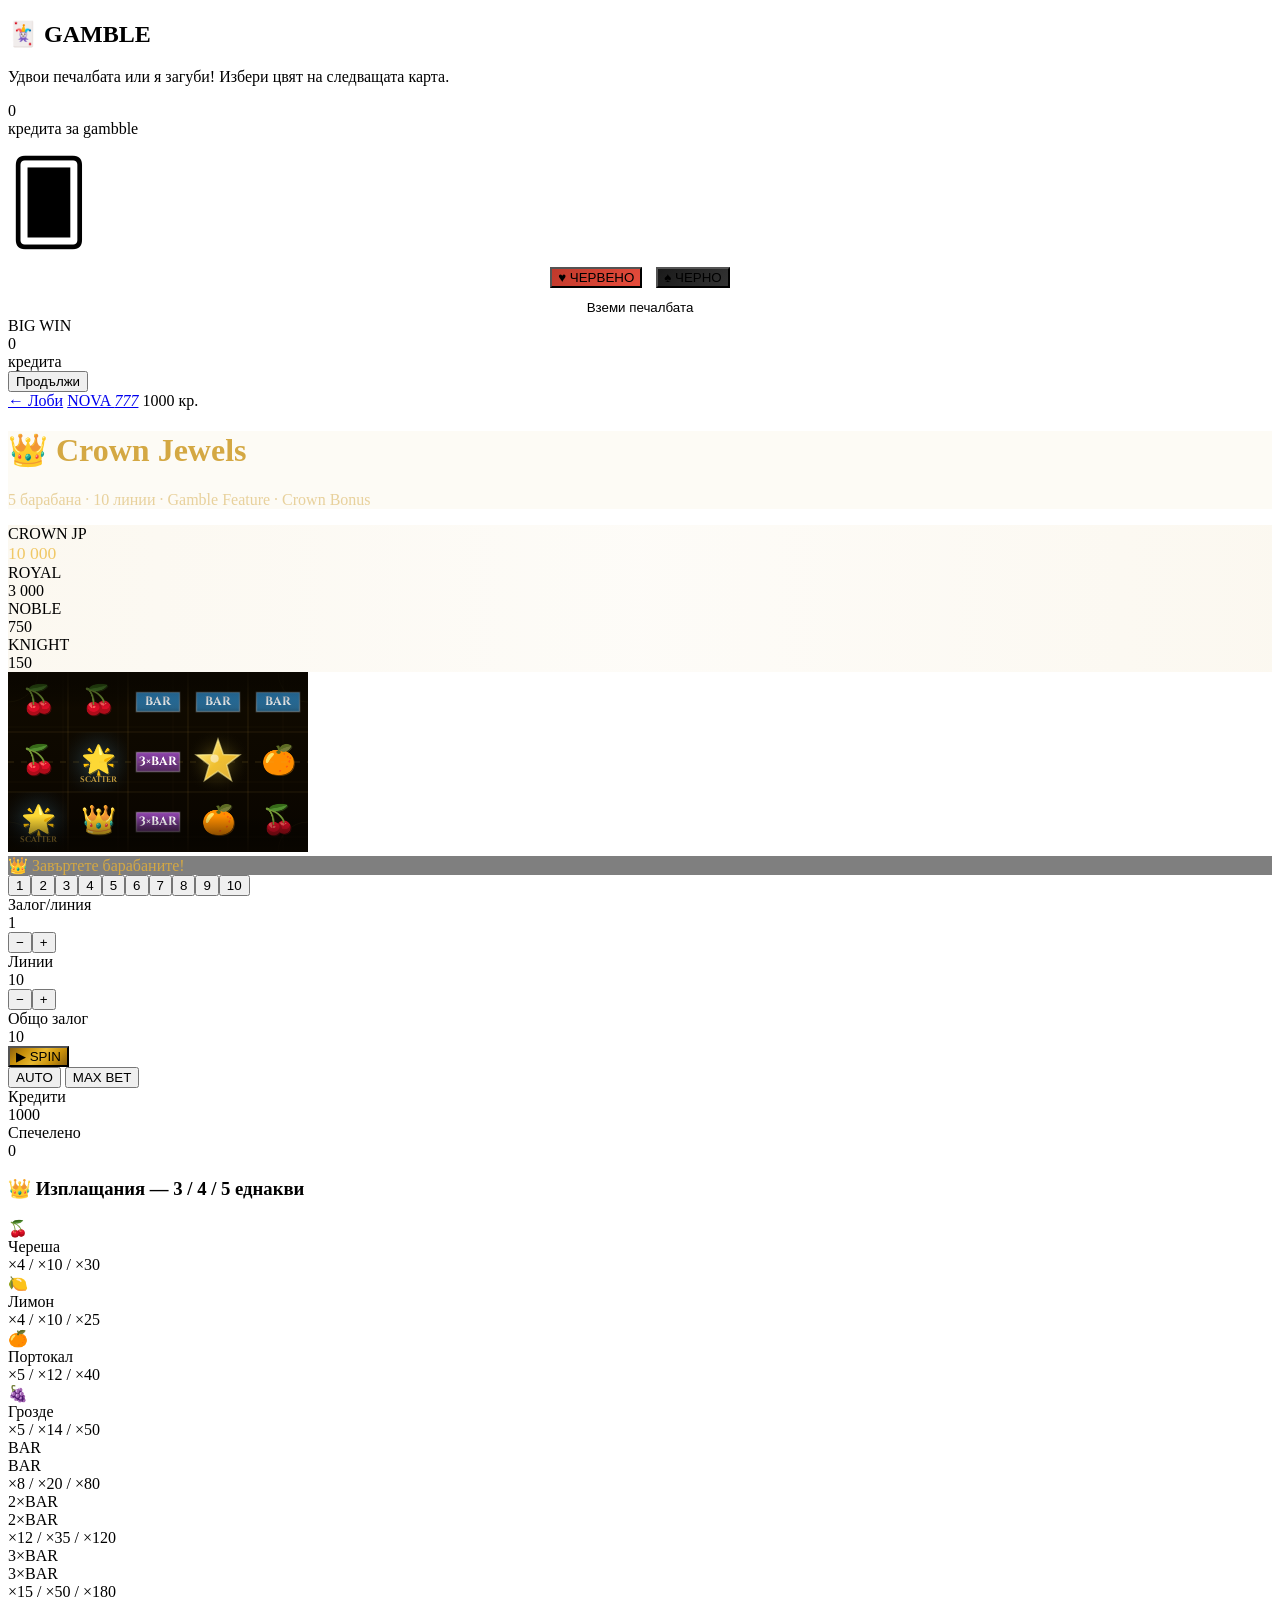
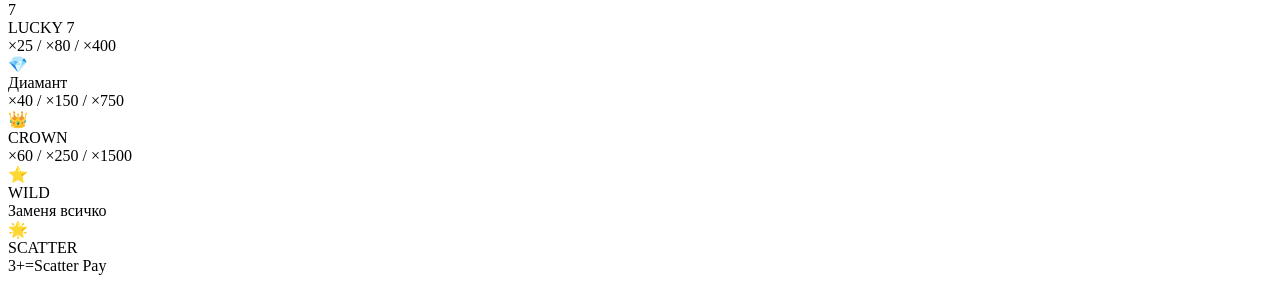
==== slot-crownjewels.html @ 63ba7fd1 "Add files via upload" ====
<!DOCTYPE html>
<html lang="bg">
<head>
<meta charset="UTF-8">
<meta name="viewport" content="width=device-width, initial-scale=1.0">
<title>Crown Jewels — NOVA 777</title>
<link href="https://fonts.googleapis.com/css2?family=Cinzel:wght@400;700;900&family=Outfit:wght@300;400;600&display=swap" rel="stylesheet">
<link rel="stylesheet" href="slot.css">
</head>
<body class="theme-crown">
<div class="cur" id="cur"></div><div class="cur-r" id="curR"></div>

<!-- GAMBLE FEATURE -->
<div class="overlay" id="gambleOv">
  <div class="ov-box">
    <h2>🃏 GAMBLE</h2>
    <p>Удвои печалбата или я загуби! Избери цвят на следващата карта.</p>
    <div class="ov-big" id="gambleAmt">0</div>
    <div class="ov-sub">кредита за gambble</div>
    <div id="cardDisplay" style="font-size:5rem;margin:18px 0;">🂠</div>
    <div style="display:flex;gap:14px;justify-content:center;margin-top:8px;">
      <button class="ov-btn" style="background:linear-gradient(135deg,#c0392b,#e74c3c)" onclick="gamble('red')">♥ ЧЕРВЕНО</button>
      <button class="ov-btn" style="background:linear-gradient(135deg,#1a1a1a,#333)" onclick="gamble('black')">♠ ЧЕРНО</button>
    </div>
    <button class="ov-btn" style="background:rgba(255,255,255,.08);border:1px solid rgba(255,255,255,.15);margin-top:10px;width:100%;" onclick="collectGamble()">Вземи печалбата</button>
  </div>
</div>

<!-- BIG WIN -->
<div class="bw-ov" id="bwOv">
  <div class="bw-box">
    <div class="bw-lbl" id="bwLbl">BIG WIN</div>
    <div class="bw-num" id="bwNum">0</div>
    <div class="bw-sub-txt">кредита</div>
    <button class="bw-close" onclick="closeBW()">Продължи</button>
  </div>
</div>

<div class="topbar">
  <a href="index.html" class="tb-back">← Лоби</a>
  <a href="index.html" class="tb-logo">NOVA <em>777</em></a>
  <span class="tb-bal" id="balEl">1 000 кр.</span>
</div>

<div class="game-wrap">
<div class="game-box">
  <div class="title-bar" style="background:rgba(212,168,67,.05);">
    <h1 style="color:#d4a843;">👑 Crown Jewels</h1>
    <p style="color:rgba(212,168,67,.5);">5 барабана · 10 линии · Gamble Feature · Crown Bonus</p>
  </div>
  <!-- Crown Jackpot display -->
  <div class="jp-bar" style="background:linear-gradient(90deg,rgba(212,168,67,.08),rgba(212,168,67,.04),rgba(212,168,67,.08));">
    <div class="jp"><div class="jp-l">CROWN JP</div><div class="jp-v" style="color:#f0c866;font-size:1.1rem;">10 000</div></div>
    <div class="jp"><div class="jp-l">ROYAL</div><div class="jp-v">3 000</div></div>
    <div class="jp"><div class="jp-l">NOBLE</div><div class="jp-v">750</div></div>
    <div class="jp"><div class="jp-l">KNIGHT</div><div class="jp-v">150</div></div>
  </div>
  <div class="reels-wrap"><canvas id="cv"></canvas></div>
  <div class="win-bar" style="background:rgba(0,0,0,.5);border-color:rgba(212,168,67,.1);">
    <span id="winTxt" style="color:#d4a843;">👑 Завъртете барабаните!</span>
  </div>

  <!-- Gamble button row -->
  <div id="gambleRow" style="display:none;padding:8px 18px;text-align:center;background:rgba(212,168,67,.04);border-bottom:1px solid rgba(212,168,67,.08);">
    <button class="aux" onclick="openGamble()" style="border-color:rgba(212,168,67,.3);color:#d4a843;">🃏 GAMBLE (×2)</button>
    <span style="font-size:.7rem;color:rgba(212,168,67,.4);margin-left:12px;">или натисни Spin за следваща игра</span>
  </div>

  <div class="lines-row" id="linesRow"></div>
  <div class="ctrl-row">
    <div class="cg"><div class="cl">Залог/линия</div><div class="cv" id="betEl">1</div>
      <div class="cbtns"><button class="cbtn" onclick="chBet(-1)">−</button><button class="cbtn" onclick="chBet(1)">+</button></div></div>
    <div class="cg"><div class="cl">Линии</div><div class="cv" id="linesEl">10</div>
      <div class="cbtns"><button class="cbtn" onclick="chLines(-1)">−</button><button class="cbtn" onclick="chLines(1)">+</button></div></div>
    <div class="cg"><div class="cl">Общо залог</div><div class="cv" id="totalEl">10</div></div>
    <div class="spin-wrap">
      <button class="spin-btn" id="spinBtn" onclick="doSpin()" style="background:linear-gradient(135deg,#8a6010,#c8900a,#e8b830,#c8900a,#8a6010);">▶ SPIN</button>
      <div class="aux-row">
        <button class="aux" id="autoBtn" onclick="toggleAuto()">AUTO</button>
        <button class="aux" onclick="maxBet()">MAX BET</button>
      </div>
    </div>
    <div class="cg"><div class="cl">Кредити</div><div class="cv" id="credEl">1 000</div></div>
    <div class="cg"><div class="cl">Спечелено</div><div class="cv" id="wonEl">0</div></div>
  </div>
</div>
<div class="paytable">
  <div class="pt-head"><h3>👑 Изплащания — 3 / 4 / 5 еднакви</h3></div>
  <div class="pt-grid" id="ptGrid"></div>
</div>
</div>

<script src="engine.js"></script>
<script>
// CURSOR
const cur=document.getElementById('cur'),curR=document.getElementById('curR');
let mx=0,my=0,rx=0,ry=0;
document.addEventListener('mousemove',e=>{mx=e.clientX;my=e.clientY;cur.style.left=mx+'px';cur.style.top=my+'px';});
(function t(){rx+=(mx-rx)*.12;ry+=(my-ry)*.12;curR.style.left=rx+'px';curR.style.top=ry+'px';requestAnimationFrame(t);})();

// ── SYMBOLS — Crown / royal theme (like Shining Crown) ──
function drawCrownSym(ctx,x,y,w,h,color,label) {
  ctx.save();
  // Glow behind symbol
  const grd=ctx.createRadialGradient(x+w/2,y+h/2,0,x+w/2,y+h/2,w*.45);
  grd.addColorStop(0,color+'22');grd.addColorStop(1,'transparent');
  ctx.fillStyle=grd;ctx.fillRect(x,y,w,h);
  // Text
  ctx.font=`${Math.round(h*.44)}px serif`;
  ctx.textAlign='center';ctx.textBaseline='middle';
  ctx.fillStyle='rgba(0,0,0,.35)';ctx.fillText(label,x+w/2+1,y+h/2+1);
  ctx.fillStyle=color;ctx.fillText(label,x+w/2,y+h/2);
  ctx.restore();
}

function drawBar(ctx,x,y,w,h,color,text){
  ctx.save();
  const bw=w*.72,bh=h*.32,bx=x+(w-bw)/2,by=y+(h-bh)/2;
  const grad=ctx.createLinearGradient(bx,by,bx,by+bh);
  grad.addColorStop(0,color);grad.addColorStop(1,color+'88');
  ctx.fillStyle=grad;ctx.fillRect(bx,by,bw,bh);
  ctx.strokeStyle='rgba(255,255,255,.25)';ctx.lineWidth=1.5;ctx.strokeRect(bx,by,bw,bh);
  ctx.font=`bold ${Math.round(bh*.65)}px Cinzel,serif`;
  ctx.textAlign='center';ctx.textBaseline='middle';
  ctx.fillStyle='#fff';ctx.fillText(text,x+w/2,y+h/2);
  ctx.restore();
}

const SYMS = [
  // Low-value: fruits (like EGT style - fruits remain in crown-themed slots)
  {id:'cherry', e:'🍒',n:'Череша',  pays:[0,0,4,10,30],  w:18},
  {id:'lemon',  e:'🍋',n:'Лимон',   pays:[0,0,4,10,25],  w:16},
  {id:'orange', e:'🍊',n:'Портокал',pays:[0,0,5,12,40],  w:14},
  {id:'grape',  e:'🍇',n:'Грозде',  pays:[0,0,5,14,50],  w:12},
  // Mid: BAR symbols
  {id:'bar1',e:'BAR',n:'BAR',       pays:[0,0,8,20,80],  w:10,
    draw:(ctx,x,y,w,h)=>drawBar(ctx,x,y,w,h,'#3498db','BAR')},
  {id:'bar2',e:'2×BAR',n:'2×BAR',  pays:[0,0,12,35,120],w:8,
    draw:(ctx,x,y,w,h)=>drawBar(ctx,x,y,w,h,'#27ae60','2×BAR')},
  {id:'bar3',e:'3×BAR',n:'3×BAR',  pays:[0,0,15,50,180],w:6,
    draw:(ctx,x,y,w,h)=>drawBar(ctx,x,y,w,h,'#8e44ad','3×BAR')},
  // High: 7, Diamond, Crown
  {id:'seven',e:'7',n:'LUCKY 7',   pays:[0,0,25,80,400], w:5,
    draw:(ctx,x,y,w,h)=>drawCrownSym(ctx,x,y,w,h,'#e74c3c','7')},
  {id:'diamond',e:'💎',n:'Диамант',pays:[0,0,40,150,750],w:3},
  {id:'crown',e:'👑',n:'CROWN',    pays:[0,0,60,250,1500],w:2},
  // Special
  {id:'wild',   e:'⭐',n:'WILD',    pays:[0,0,0,0,0],    w:4, wild:true,
    draw:(ctx,x,y,w,h)=>{
      // Shining star — like the Shining Crown star
      const cx2=x+w/2,cy2=y+h/2,r=Math.min(w,h)*.38;
      ctx.save();
      // Glow
      const grd=ctx.createRadialGradient(cx2,cy2,0,cx2,cy2,r*1.5);
      grd.addColorStop(0,'rgba(240,210,60,.35)');grd.addColorStop(1,'transparent');
      ctx.fillStyle=grd;ctx.fillRect(x,y,w,h);
      // Star shape
      ctx.beginPath();
      for(let i=0;i<10;i++){
        const ang=i*Math.PI/5-Math.PI/2;
        const rad=i%2===0?r:r*.4;
        const px=cx2+Math.cos(ang)*rad,py=cy2+Math.sin(ang)*rad;
        i===0?ctx.moveTo(px,py):ctx.lineTo(px,py);
      }
      ctx.closePath();
      const sg=ctx.createLinearGradient(cx2-r,cy2-r,cx2+r,cy2+r);
      sg.addColorStop(0,'#fff8a0');sg.addColorStop(.5,'#f0c030');sg.addColorStop(1,'#d4a843');
      ctx.fillStyle=sg;ctx.fill();
      ctx.strokeStyle='rgba(255,240,150,.6)';ctx.lineWidth=1.5;ctx.stroke();
      // Inner shine
      ctx.beginPath();ctx.arc(cx2-r*.15,cy2-r*.15,r*.18,0,Math.PI*2);
      ctx.fillStyle='rgba(255,255,255,.5)';ctx.fill();
      ctx.restore();
    }
  },
  {id:'scatter',e:'🌟',n:'SCATTER', pays:[0,0,3,12,60],  w:3, scatter:true,
    draw:(ctx,x,y,w,h)=>{
      const cx2=x+w/2,cy2=y+h/2,r=Math.min(w,h)*.35;
      ctx.save();
      const grd=ctx.createRadialGradient(cx2,cy2,0,cx2,cy2,r*2);
      grd.addColorStop(0,'rgba(110,198,245,.3)');grd.addColorStop(1,'transparent');
      ctx.fillStyle=grd;ctx.fillRect(x,y,w,h);
      ctx.font=`${Math.round(h*.46)}px serif`;
      ctx.textAlign='center';ctx.textBaseline='middle';
      ctx.fillStyle='rgba(0,0,0,.3)';ctx.fillText('🌟',cx2+1,cy2+1);
      ctx.fillStyle='#fff';ctx.fillText('🌟',cx2,cy2);
      // SCATTER label
      ctx.font=`bold ${Math.round(h*.13)}px Cinzel,serif`;
      ctx.fillStyle='rgba(212,168,67,.9)';
      ctx.fillText('SCATTER',cx2,cy2+r*.85);
      ctx.restore();
    }
  },
];

const LINES = [
  [1,1,1,1,1],[0,0,0,0,0],[2,2,2,2,2],
  [0,1,2,1,0],[2,1,0,1,2],
  [0,0,1,0,0],[2,2,1,2,2],
  [1,0,1,0,1],[1,2,1,2,1],
  [0,1,0,1,0],
];

const engine = new ReelEngine(document.getElementById('cv'), {
  rows:3, cols:5,
  symbols: SYMS,
  paylines: LINES,
  theme:{
    bg0:'#120c00', bg1:'#0a0600',
    gridLine:'rgba(212,168,67,.12)',
    winLine:'rgba(240,180,30,.7)',
    winCell:'rgba(212,168,67,.2)',
    winBorder:'rgba(240,200,50,.8)',
    vignette:'rgba(10,6,0,.85)',
    centerLine:'rgba(212,168,67,.2)',
  }
});

// Crown background — draw ornamental pattern
engine.drawBackground = function(ctx, CW, CH) {
  // Subtle golden grid ornament
  ctx.save();
  ctx.strokeStyle='rgba(212,168,67,.04)';ctx.lineWidth=1;
  const step=55;
  for(let x=0;x<CW;x+=step){ctx.beginPath();ctx.moveTo(x,0);ctx.lineTo(x,CH);ctx.stroke();}
  for(let y=0;y<CH;y+=step){ctx.beginPath();ctx.moveTo(0,y);ctx.lineTo(CW,y);ctx.stroke();}
  // Corner ornaments
  [[0,0],[CW,0],[0,CH],[CW,CH]].forEach(([cx,cy])=>{
    ctx.beginPath();ctx.arc(cx,cy,30,0,Math.PI*2);
    ctx.strokeStyle='rgba(212,168,67,.05)';ctx.stroke();
  });
  ctx.restore();
};

let creds=1000, bet=1, numLines=10, totalWon=0;
let spinning=false, autoOn=false;
let lastWin=0;
const BETS=[1,2,5,10,20,50]; let bIdx=0;

// Gamble state
let gambleAmt=0, gambleActive=false;

const RED_CARDS  = ['♥','♦'];
const BLACK_CARDS= ['♠','♣'];
const ALL_CARDS  = ['♥','♦','♣','♠'];

engine.onAllStopped = () => {
  spinning = false;
  document.getElementById('spinBtn').disabled = false;

  const {totalWin, scatCount} = engine.evaluate(bet, numLines);
  let won = totalWin;

  creds += won; totalWon += won; lastWin = won;
  updateUI();

  if (won > 0) {
    const mult = won / (bet * numLines);
    let lbl = 'WIN';
    if (mult >= 100) lbl = '👑 ROYAL WIN';
    else if (mult >= 50) lbl = '💎 MEGA WIN';
    else if (mult >= 20) lbl = '🏆 SUPER WIN';
    else if (mult >= 10) lbl = '⭐ BIG WIN';
    setWin(`${lbl}: +${won} кредита!`);
    SND.win();
    if (mult >= 10) setTimeout(() => showBW(lbl, won), 250);
    // Show gamble option
    document.getElementById('gambleRow').style.display = 'block';
  } else {
    setWin('Без печалба — опитайте пак! 👑');
    document.getElementById('gambleRow').style.display = 'none';
  }

  if (autoOn) setTimeout(doSpin, 1100);
};

function doSpin() {
  if (spinning) return;
  document.getElementById('gambleRow').style.display = 'none';
  const total = bet * numLines;
  if (creds < total) { setWin('Недостатъчно кредити!'); return; }
  creds -= total;
  spinning = true;
  document.getElementById('spinBtn').disabled = true;
  setWin('Въртене...');
  updateUI();
  SND.spinStart();

  const result = Array.from({length:5}, () => Array.from({length:3}, () => engine._rnd()));
  engine.spin(result, [600, 880, 1160, 1440, 1720]);
}

// GAMBLE FEATURE
function openGamble() {
  if (lastWin <= 0) return;
  gambleAmt = lastWin;
  document.getElementById('gambleAmt').textContent = gambleAmt;
  document.getElementById('cardDisplay').textContent = '🂠';
  document.getElementById('gambleOv').classList.add('show');
  SND.click();
}

function gamble(choice) {
  const card = ALL_CARDS[Math.floor(Math.random() * ALL_CARDS.length)];
  const isRed = RED_CARDS.includes(card);
  document.getElementById('cardDisplay').textContent = card;

  setTimeout(() => {
    if ((choice === 'red' && isRed) || (choice === 'black' && !isRed)) {
      gambleAmt *= 2;
      creds += gambleAmt - (gambleAmt/2); // already added once
      document.getElementById('gambleAmt').textContent = gambleAmt;
      _tone(880,'sine',.15,.22); _tone(1100,'sine',.12,.18,.08);
      document.getElementById('gambleAmt').style.color='#2ecc71';
      setTimeout(()=>document.getElementById('gambleAmt').style.color='',600);
    } else {
      // Lost
      creds -= gambleAmt/2; // take back what we gave
      _tone(120,'sine',.3,.2); _tone(80,'sine',.2,.15,.1);
      setWin('Gamble загубен! По-добър късмет следващия път.');
      document.getElementById('gambleOv').classList.remove('show');
      document.getElementById('gambleRow').style.display='none';
      lastWin = 0; gambleAmt = 0;
      updateUI(); return;
    }
    updateUI();
    lastWin = gambleAmt;
  }, 600);
}

function collectGamble() {
  document.getElementById('gambleOv').classList.remove('show');
  document.getElementById('gambleRow').style.display='none';
  SND.click();
}

function showBW(l,n) { document.getElementById('bwLbl').textContent=l; document.getElementById('bwNum').textContent=n; document.getElementById('bwOv').classList.add('show'); SND.bigwin(); }
function closeBW() { document.getElementById('bwOv').classList.remove('show'); }
function chBet(d) { bIdx=Math.max(0,Math.min(BETS.length-1,bIdx+d)); bet=BETS[bIdx]; SND.click(); updateUI(); }
function chLines(d) { numLines=Math.max(1,Math.min(10,numLines+d)); SND.click(); updateUI(); }
function maxBet() { bIdx=BETS.length-1; bet=BETS[bIdx]; numLines=10; SND.click(); updateUI(); }
function toggleAuto() { autoOn=!autoOn; document.getElementById('autoBtn').classList.toggle('on',autoOn); document.getElementById('autoBtn').textContent=autoOn?'STOP':'AUTO'; SND.click(); if(autoOn&&!spinning)doSpin(); }
function setWin(t) { document.getElementById('winTxt').textContent=t; }
function updateUI() {
  document.getElementById('betEl').textContent=BETS[bIdx];
  document.getElementById('linesEl').textContent=numLines;
  document.getElementById('totalEl').textContent=bet*numLines;
  document.getElementById('credEl').textContent=creds.toLocaleString('bg-BG');
  document.getElementById('wonEl').textContent=totalWon.toLocaleString('bg-BG');
  document.getElementById('balEl').textContent=creds.toLocaleString('bg-BG')+' кр.';
  document.querySelectorAll('.lb').forEach((b,i)=>b.classList.toggle('on',i<numLines));
}

// Lines buttons
const lr=document.getElementById('linesRow');
for(let i=0;i<10;i++){const b=document.createElement('button');b.className='lb'+(i<numLines?' on':'');b.textContent=i+1;b.onclick=()=>{numLines=i+1;SND.click();updateUI();};lr.appendChild(b);}

// Paytable
const pg=document.getElementById('ptGrid');
SYMS.forEach(s=>{
  const d=document.createElement('div');d.className='pt-cell';
  let p=s.wild?'Заменя всичко':s.scatter?'3+=Scatter Pay':`×${s.pays[2]} / ×${s.pays[3]} / ×${s.pays[4]}`;
  d.innerHTML=`<span class="pt-e">${s.e}</span><div><div class="pt-n">${s.n}</div><div class="pt-p">${p}</div></div>`;
  pg.appendChild(d);
});
updateUI();
</script>
</body>
</html>
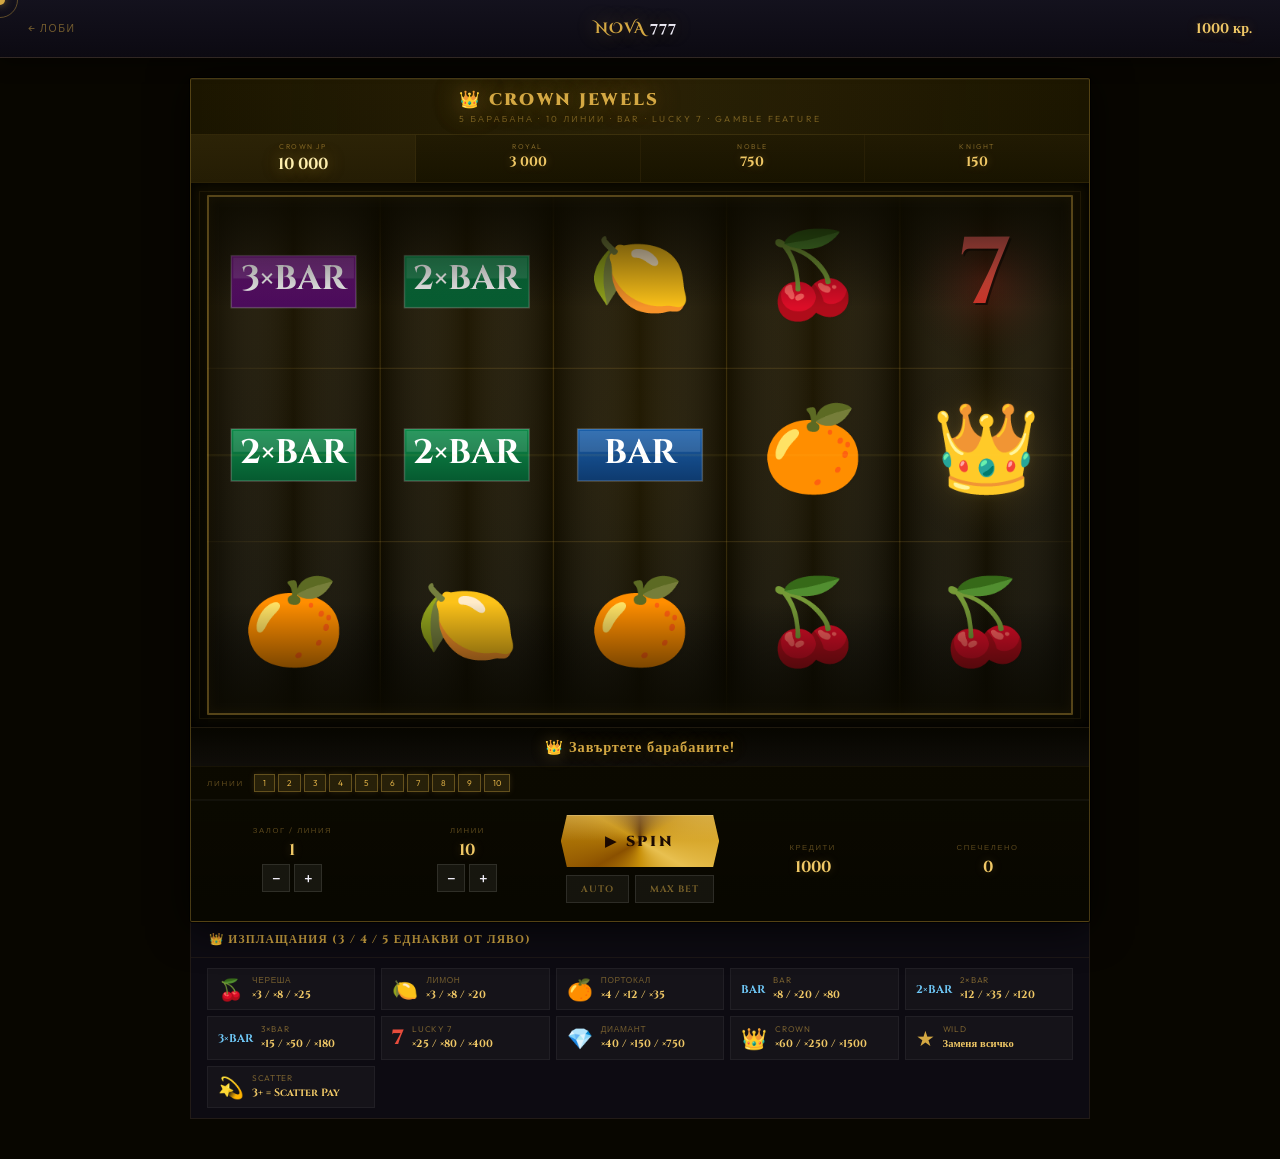
==== commit 7e00a2bd: "Add files via upload" ====
--- a/slot-crownjewels.html
+++ b/slot-crownjewels.html
@@ -4,34 +4,36 @@
 <meta charset="UTF-8">
 <meta name="viewport" content="width=device-width, initial-scale=1.0">
 <title>Crown Jewels — NOVA 777</title>
-<link href="https://fonts.googleapis.com/css2?family=Cinzel:wght@400;700;900&family=Outfit:wght@300;400;600&display=swap" rel="stylesheet">
 <link rel="stylesheet" href="slot.css">
 </head>
 <body class="theme-crown">
-<div class="cur" id="cur"></div><div class="cur-r" id="curR"></div>
-
-<!-- GAMBLE FEATURE -->
+<div class="cur" id="cur"></div>
+<div class="cur-r" id="curR"></div>
+
+<!-- GAMBLE -->
 <div class="overlay" id="gambleOv">
   <div class="ov-box">
-    <h2>🃏 GAMBLE</h2>
-    <p>Удвои печалбата или я загуби! Избери цвят на следващата карта.</p>
-    <div class="ov-big" id="gambleAmt">0</div>
-    <div class="ov-sub">кредита за gambble</div>
-    <div id="cardDisplay" style="font-size:5rem;margin:18px 0;">🂠</div>
-    <div style="display:flex;gap:14px;justify-content:center;margin-top:8px;">
-      <button class="ov-btn" style="background:linear-gradient(135deg,#c0392b,#e74c3c)" onclick="gamble('red')">♥ ЧЕРВЕНО</button>
-      <button class="ov-btn" style="background:linear-gradient(135deg,#1a1a1a,#333)" onclick="gamble('black')">♠ ЧЕРНО</button>
-    </div>
-    <button class="ov-btn" style="background:rgba(255,255,255,.08);border:1px solid rgba(255,255,255,.15);margin-top:10px;width:100%;" onclick="collectGamble()">Вземи печалбата</button>
+    <h2 style="color:#d4a843">🃏 GAMBLE</h2>
+    <p>Удвои печалбата! Познай цвета на следващата карта.</p>
+    <div style="font-size:6rem;margin:16px 0;line-height:1;" id="cardFace">🂠</div>
+    <div style="font-family:'Cinzel',serif;font-size:1.5rem;color:#f0c866;margin-bottom:20px">
+      <span id="gambleAmt">0</span> кредита
+    </div>
+    <div style="display:flex;gap:12px;justify-content:center;flex-wrap:wrap">
+      <button class="ov-btn" style="background:linear-gradient(135deg,#8b0000,#c0392b,#e74c3c);color:#fff;margin-top:0" onclick="doGamble('red')">♥ ЧЕРВЕНО</button>
+      <button class="ov-btn" style="background:linear-gradient(135deg,#111,#222,#333);color:#fff;margin-top:0" onclick="doGamble('black')">♠ ЧЕРНО</button>
+    </div>
+    <button onclick="closeGamble()" style="display:block;margin:18px auto 0;font-family:'Cinzel',serif;font-size:.65rem;letter-spacing:.15em;text-transform:uppercase;background:none;border:1px solid rgba(212,168,67,.2);color:rgba(212,168,67,.5);padding:8px 24px;cursor:none;transition:all .3s">Вземи печалбата</button>
   </div>
 </div>
 
 <!-- BIG WIN -->
 <div class="bw-ov" id="bwOv">
-  <div class="bw-box">
+  <div class="confetti" id="conf"></div>
+  <div class="bw-inner">
     <div class="bw-lbl" id="bwLbl">BIG WIN</div>
     <div class="bw-num" id="bwNum">0</div>
-    <div class="bw-sub-txt">кредита</div>
+    <div class="bw-sub2">кредита</div>
     <button class="bw-close" onclick="closeBW()">Продължи</button>
   </div>
 </div>
@@ -43,157 +45,178 @@
 </div>
 
 <div class="game-wrap">
-<div class="game-box">
-  <div class="title-bar" style="background:rgba(212,168,67,.05);">
-    <h1 style="color:#d4a843;">👑 Crown Jewels</h1>
-    <p style="color:rgba(212,168,67,.5);">5 барабана · 10 линии · Gamble Feature · Crown Bonus</p>
-  </div>
-  <!-- Crown Jackpot display -->
-  <div class="jp-bar" style="background:linear-gradient(90deg,rgba(212,168,67,.08),rgba(212,168,67,.04),rgba(212,168,67,.08));">
-    <div class="jp"><div class="jp-l">CROWN JP</div><div class="jp-v" style="color:#f0c866;font-size:1.1rem;">10 000</div></div>
-    <div class="jp"><div class="jp-l">ROYAL</div><div class="jp-v">3 000</div></div>
-    <div class="jp"><div class="jp-l">NOBLE</div><div class="jp-v">750</div></div>
-    <div class="jp"><div class="jp-l">KNIGHT</div><div class="jp-v">150</div></div>
-  </div>
-  <div class="reels-wrap"><canvas id="cv"></canvas></div>
-  <div class="win-bar" style="background:rgba(0,0,0,.5);border-color:rgba(212,168,67,.1);">
-    <span id="winTxt" style="color:#d4a843;">👑 Завъртете барабаните!</span>
-  </div>
-
-  <!-- Gamble button row -->
-  <div id="gambleRow" style="display:none;padding:8px 18px;text-align:center;background:rgba(212,168,67,.04);border-bottom:1px solid rgba(212,168,67,.08);">
-    <button class="aux" onclick="openGamble()" style="border-color:rgba(212,168,67,.3);color:#d4a843;">🃏 GAMBLE (×2)</button>
-    <span style="font-size:.7rem;color:rgba(212,168,67,.4);margin-left:12px;">или натисни Spin за следваща игра</span>
-  </div>
-
-  <div class="lines-row" id="linesRow"></div>
-  <div class="ctrl-row">
-    <div class="cg"><div class="cl">Залог/линия</div><div class="cv" id="betEl">1</div>
-      <div class="cbtns"><button class="cbtn" onclick="chBet(-1)">−</button><button class="cbtn" onclick="chBet(1)">+</button></div></div>
-    <div class="cg"><div class="cl">Линии</div><div class="cv" id="linesEl">10</div>
-      <div class="cbtns"><button class="cbtn" onclick="chLines(-1)">−</button><button class="cbtn" onclick="chLines(1)">+</button></div></div>
-    <div class="cg"><div class="cl">Общо залог</div><div class="cv" id="totalEl">10</div></div>
-    <div class="spin-wrap">
-      <button class="spin-btn" id="spinBtn" onclick="doSpin()" style="background:linear-gradient(135deg,#8a6010,#c8900a,#e8b830,#c8900a,#8a6010);">▶ SPIN</button>
+<div class="game-machine">
+
+  <div class="machine-top">
+    <div>
+      <div class="machine-name">👑 Crown Jewels</div>
+      <div class="machine-name-sub">5 барабана · 10 линии · BAR · Lucky 7 · Gamble Feature</div>
+    </div>
+  </div>
+
+  <div class="jp-meters">
+    <div class="jp-meter grand"><span class="jp-lbl">CROWN JP</span><span class="jp-val">10 000</span></div>
+    <div class="jp-meter"><span class="jp-lbl">ROYAL</span><span class="jp-val">3 000</span></div>
+    <div class="jp-meter"><span class="jp-lbl">NOBLE</span><span class="jp-val">750</span></div>
+    <div class="jp-meter"><span class="jp-lbl">KNIGHT</span><span class="jp-val">150</span></div>
+  </div>
+
+  <div class="reels-area">
+    <canvas id="cv"></canvas>
+  </div>
+
+  <div class="win-display">
+    <span id="winTxt">👑 Завъртете барабаните!</span>
+  </div>
+
+  <!-- Gamble row -->
+  <div id="gambleRow" style="display:none;padding:7px 18px;text-align:center;background:rgba(212,168,67,.04);border-bottom:1px solid rgba(212,168,67,.08);">
+    <button class="aux on" onclick="openGamble()" style="margin-right:10px">🃏 GAMBLE ×2</button>
+    <span style="font-size:.65rem;color:rgba(212,168,67,.4)">или натисни SPIN за следваща игра</span>
+  </div>
+
+  <div class="lines-wrap">
+    <span class="lines-label">Линии</span>
+    <div class="lines-btns" id="linesRow"></div>
+  </div>
+
+  <div class="ctrl-panel">
+    <div class="cg">
+      <div class="cl">Залог / линия</div>
+      <div class="cv" id="betEl">1</div>
+      <div class="cbtns">
+        <button class="cbtn" onclick="chBet(-1)">−</button>
+        <button class="cbtn" onclick="chBet(1)">+</button>
+      </div>
+    </div>
+    <div class="cg">
+      <div class="cl">Линии</div>
+      <div class="cv" id="linesEl">10</div>
+      <div class="cbtns">
+        <button class="cbtn" onclick="chLines(-1)">−</button>
+        <button class="cbtn" onclick="chLines(1)">+</button>
+      </div>
+    </div>
+    <div class="spin-zone">
+      <button class="spin-btn" id="spinBtn" onclick="doSpin()">▶ SPIN</button>
       <div class="aux-row">
         <button class="aux" id="autoBtn" onclick="toggleAuto()">AUTO</button>
         <button class="aux" onclick="maxBet()">MAX BET</button>
       </div>
     </div>
-    <div class="cg"><div class="cl">Кредити</div><div class="cv" id="credEl">1 000</div></div>
-    <div class="cg"><div class="cl">Спечелено</div><div class="cv" id="wonEl">0</div></div>
-  </div>
-</div>
+    <div class="cg">
+      <div class="cl">Кредити</div>
+      <div class="cv" id="credEl">1 000</div>
+    </div>
+    <div class="cg">
+      <div class="cl">Спечелено</div>
+      <div class="cv" id="wonEl">0</div>
+    </div>
+  </div>
+
+</div>
+
 <div class="paytable">
-  <div class="pt-head"><h3>👑 Изплащания — 3 / 4 / 5 еднакви</h3></div>
+  <div class="pt-head">
+    <h3>👑 Изплащания (3 / 4 / 5 еднакви от ляво)</h3>
+  </div>
   <div class="pt-grid" id="ptGrid"></div>
 </div>
 </div>
 
 <script src="engine.js"></script>
 <script>
-// CURSOR
 const cur=document.getElementById('cur'),curR=document.getElementById('curR');
 let mx=0,my=0,rx=0,ry=0;
 document.addEventListener('mousemove',e=>{mx=e.clientX;my=e.clientY;cur.style.left=mx+'px';cur.style.top=my+'px';});
 (function t(){rx+=(mx-rx)*.12;ry+=(my-ry)*.12;curR.style.left=rx+'px';curR.style.top=ry+'px';requestAnimationFrame(t);})();
 
-// ── SYMBOLS — Crown / royal theme (like Shining Crown) ──
-function drawCrownSym(ctx,x,y,w,h,color,label) {
+// ── Draw helpers ──
+function drawBar(ctx,x,y,w,h,col1,col2,label) {
   ctx.save();
-  // Glow behind symbol
-  const grd=ctx.createRadialGradient(x+w/2,y+h/2,0,x+w/2,y+h/2,w*.45);
-  grd.addColorStop(0,color+'22');grd.addColorStop(1,'transparent');
-  ctx.fillStyle=grd;ctx.fillRect(x,y,w,h);
-  // Text
-  ctx.font=`${Math.round(h*.44)}px serif`;
-  ctx.textAlign='center';ctx.textBaseline='middle';
-  ctx.fillStyle='rgba(0,0,0,.35)';ctx.fillText(label,x+w/2+1,y+h/2+1);
-  ctx.fillStyle=color;ctx.fillText(label,x+w/2,y+h/2);
-  ctx.restore();
-}
-
-function drawBar(ctx,x,y,w,h,color,text){
-  ctx.save();
-  const bw=w*.72,bh=h*.32,bx=x+(w-bw)/2,by=y+(h-bh)/2;
-  const grad=ctx.createLinearGradient(bx,by,bx,by+bh);
-  grad.addColorStop(0,color);grad.addColorStop(1,color+'88');
-  ctx.fillStyle=grad;ctx.fillRect(bx,by,bw,bh);
-  ctx.strokeStyle='rgba(255,255,255,.25)';ctx.lineWidth=1.5;ctx.strokeRect(bx,by,bw,bh);
+  const bw=w*.72,bh=h*.3,bx=x+(w-bw)/2,by=y+(h-bh)/2;
+  const g=ctx.createLinearGradient(bx,by,bx,by+bh);
+  g.addColorStop(0,col1);g.addColorStop(1,col2);
+  ctx.fillStyle=g;ctx.fillRect(bx,by,bw,bh);
+  ctx.strokeStyle='rgba(255,255,255,.2)';ctx.lineWidth=1.5;ctx.strokeRect(bx,by,bw,bh);
+  // shine
+  ctx.fillStyle='rgba(255,255,255,.12)';ctx.fillRect(bx+2,by+2,bw-4,bh*.4);
   ctx.font=`bold ${Math.round(bh*.65)}px Cinzel,serif`;
   ctx.textAlign='center';ctx.textBaseline='middle';
-  ctx.fillStyle='#fff';ctx.fillText(text,x+w/2,y+h/2);
+  ctx.fillStyle='#fff';ctx.fillText(label,x+w/2,y+h/2);
   ctx.restore();
 }
 
-const SYMS = [
-  // Low-value: fruits (like EGT style - fruits remain in crown-themed slots)
-  {id:'cherry', e:'🍒',n:'Череша',  pays:[0,0,4,10,30],  w:18},
-  {id:'lemon',  e:'🍋',n:'Лимон',   pays:[0,0,4,10,25],  w:16},
-  {id:'orange', e:'🍊',n:'Портокал',pays:[0,0,5,12,40],  w:14},
-  {id:'grape',  e:'🍇',n:'Грозде',  pays:[0,0,5,14,50],  w:12},
-  // Mid: BAR symbols
-  {id:'bar1',e:'BAR',n:'BAR',       pays:[0,0,8,20,80],  w:10,
-    draw:(ctx,x,y,w,h)=>drawBar(ctx,x,y,w,h,'#3498db','BAR')},
-  {id:'bar2',e:'2×BAR',n:'2×BAR',  pays:[0,0,12,35,120],w:8,
-    draw:(ctx,x,y,w,h)=>drawBar(ctx,x,y,w,h,'#27ae60','2×BAR')},
-  {id:'bar3',e:'3×BAR',n:'3×BAR',  pays:[0,0,15,50,180],w:6,
-    draw:(ctx,x,y,w,h)=>drawBar(ctx,x,y,w,h,'#8e44ad','3×BAR')},
-  // High: 7, Diamond, Crown
-  {id:'seven',e:'7',n:'LUCKY 7',   pays:[0,0,25,80,400], w:5,
-    draw:(ctx,x,y,w,h)=>drawCrownSym(ctx,x,y,w,h,'#e74c3c','7')},
-  {id:'diamond',e:'💎',n:'Диамант',pays:[0,0,40,150,750],w:3},
-  {id:'crown',e:'👑',n:'CROWN',    pays:[0,0,60,250,1500],w:2},
-  // Special
-  {id:'wild',   e:'⭐',n:'WILD',    pays:[0,0,0,0,0],    w:4, wild:true,
-    draw:(ctx,x,y,w,h)=>{
-      // Shining star — like the Shining Crown star
-      const cx2=x+w/2,cy2=y+h/2,r=Math.min(w,h)*.38;
-      ctx.save();
-      // Glow
-      const grd=ctx.createRadialGradient(cx2,cy2,0,cx2,cy2,r*1.5);
-      grd.addColorStop(0,'rgba(240,210,60,.35)');grd.addColorStop(1,'transparent');
-      ctx.fillStyle=grd;ctx.fillRect(x,y,w,h);
-      // Star shape
-      ctx.beginPath();
-      for(let i=0;i<10;i++){
-        const ang=i*Math.PI/5-Math.PI/2;
-        const rad=i%2===0?r:r*.4;
-        const px=cx2+Math.cos(ang)*rad,py=cy2+Math.sin(ang)*rad;
-        i===0?ctx.moveTo(px,py):ctx.lineTo(px,py);
-      }
-      ctx.closePath();
-      const sg=ctx.createLinearGradient(cx2-r,cy2-r,cx2+r,cy2+r);
-      sg.addColorStop(0,'#fff8a0');sg.addColorStop(.5,'#f0c030');sg.addColorStop(1,'#d4a843');
-      ctx.fillStyle=sg;ctx.fill();
-      ctx.strokeStyle='rgba(255,240,150,.6)';ctx.lineWidth=1.5;ctx.stroke();
-      // Inner shine
-      ctx.beginPath();ctx.arc(cx2-r*.15,cy2-r*.15,r*.18,0,Math.PI*2);
-      ctx.fillStyle='rgba(255,255,255,.5)';ctx.fill();
-      ctx.restore();
-    }
-  },
-  {id:'scatter',e:'🌟',n:'SCATTER', pays:[0,0,3,12,60],  w:3, scatter:true,
-    draw:(ctx,x,y,w,h)=>{
-      const cx2=x+w/2,cy2=y+h/2,r=Math.min(w,h)*.35;
-      ctx.save();
-      const grd=ctx.createRadialGradient(cx2,cy2,0,cx2,cy2,r*2);
-      grd.addColorStop(0,'rgba(110,198,245,.3)');grd.addColorStop(1,'transparent');
-      ctx.fillStyle=grd;ctx.fillRect(x,y,w,h);
-      ctx.font=`${Math.round(h*.46)}px serif`;
-      ctx.textAlign='center';ctx.textBaseline='middle';
-      ctx.fillStyle='rgba(0,0,0,.3)';ctx.fillText('🌟',cx2+1,cy2+1);
-      ctx.fillStyle='#fff';ctx.fillText('🌟',cx2,cy2);
-      // SCATTER label
-      ctx.font=`bold ${Math.round(h*.13)}px Cinzel,serif`;
-      ctx.fillStyle='rgba(212,168,67,.9)';
-      ctx.fillText('SCATTER',cx2,cy2+r*.85);
-      ctx.restore();
-    }
-  },
+function drawSeven(ctx,x,y,w,h) {
+  ctx.save();
+  const g=ctx.createRadialGradient(x+w/2,y+h/2,0,x+w/2,y+h/2,w*.5);
+  g.addColorStop(0,'rgba(220,50,50,.25)');g.addColorStop(1,'transparent');
+  ctx.fillStyle=g;ctx.fillRect(x,y,w,h);
+  ctx.font=`bold ${Math.round(h*.55)}px Cinzel,serif`;
+  ctx.textAlign='center';ctx.textBaseline='middle';
+  ctx.fillStyle='rgba(0,0,0,.5)';ctx.fillText('7',x+w/2+2,y+h/2+2);
+  const gf=ctx.createLinearGradient(x+w/2,y+h*.1,x+w/2,y+h*.9);
+  gf.addColorStop(0,'#ff7070');gf.addColorStop(.5,'#e74c3c');gf.addColorStop(1,'#900');
+  ctx.fillStyle=gf;ctx.fillText('7',x+w/2,y+h/2);
+  ctx.restore();
+}
+
+function drawCrown(ctx,x,y,w,h) {
+  ctx.save();
+  // Glow
+  const g=ctx.createRadialGradient(x+w/2,y+h/2,0,x+w/2,y+h/2,w*.55);
+  g.addColorStop(0,'rgba(212,168,67,.3)');g.addColorStop(1,'transparent');
+  ctx.fillStyle=g;ctx.fillRect(x,y,w,h);
+  ctx.font=`${Math.round(h*.5)}px serif`;
+  ctx.textAlign='center';ctx.textBaseline='middle';
+  ctx.shadowColor='rgba(212,168,67,.6)';ctx.shadowBlur=8;
+  ctx.fillText('👑',x+w/2,y+h/2);
+  ctx.restore();
+}
+
+function drawWildStar(ctx,x,y,w,h) {
+  // Shining Crown style star
+  ctx.save();
+  const cx=x+w/2,cy=y+h/2,r=Math.min(w,h)*.4;
+  const glow=ctx.createRadialGradient(cx,cy,0,cx,cy,r*2);
+  glow.addColorStop(0,'rgba(255,230,60,.35)');glow.addColorStop(1,'transparent');
+  ctx.fillStyle=glow;ctx.fillRect(x,y,w,h);
+  // 5-pointed star
+  ctx.beginPath();
+  for(let i=0;i<10;i++){
+    const a=i*Math.PI/5-Math.PI/2;
+    const rad=i%2===0?r:r*.4;
+    const px=cx+Math.cos(a)*rad,py=cy+Math.sin(a)*rad;
+    i===0?ctx.moveTo(px,py):ctx.lineTo(px,py);
+  }
+  ctx.closePath();
+  const sf=ctx.createLinearGradient(cx-r,cy-r,cx+r,cy+r);
+  sf.addColorStop(0,'#fffad0');sf.addColorStop(.5,'#f0c030');sf.addColorStop(1,'#c08010');
+  ctx.fillStyle=sf;ctx.fill();
+  ctx.strokeStyle='rgba(255,240,100,.7)';ctx.lineWidth=1.5;ctx.stroke();
+  // Center gem
+  ctx.beginPath();ctx.arc(cx,cy,r*.22,0,Math.PI*2);
+  const cg=ctx.createRadialGradient(cx-r*.08,cy-r*.08,0,cx,cy,r*.22);
+  cg.addColorStop(0,'#fff');cg.addColorStop(1,'#e8c030');
+  ctx.fillStyle=cg;ctx.fill();
+  ctx.restore();
+}
+
+const SYMS=[
+  {id:'cherry',  e:'🍒', n:'Череша',    pays:[0,0,3,8,25],   w:14},
+  {id:'lemon',   e:'🍋', n:'Лимон',     pays:[0,0,3,8,20],   w:12},
+  {id:'orange',  e:'🍊', n:'Портокал',  pays:[0,0,4,12,35],  w:10},
+  {id:'bar1',    e:'▬',  n:'BAR',       pays:[0,0,8,20,80],  w:10, draw:(c,x,y,w,h)=>drawBar(c,x,y,w,h,'#1a5faa','#0e3a6e','BAR')},
+  {id:'bar2',    e:'▬▬', n:'2×BAR',     pays:[0,0,12,35,120],w:8,  draw:(c,x,y,w,h)=>drawBar(c,x,y,w,h,'#0e8a4a','#065a30','2×BAR')},
+  {id:'bar3',    e:'▬▬▬',n:'3×BAR',    pays:[0,0,15,50,180],w:6,  draw:(c,x,y,w,h)=>drawBar(c,x,y,w,h,'#7a1a8a','#4a0a5a','3×BAR')},
+  {id:'seven',   e:'7',  n:'LUCKY 7',   pays:[0,0,25,80,400],w:5,  draw:drawSeven},
+  {id:'diamond', e:'💎', n:'Диамант',   pays:[0,0,40,150,750],w:3},
+  {id:'crown',   e:'👑', n:'CROWN',     pays:[0,0,60,250,1500],w:2, draw:drawCrown},
+  {id:'wild',    e:'★',  n:'WILD',      pays:[0,0,0,0,0],    w:4,  wild:true, draw:drawWildStar},
+  {id:'scatter', e:'💫', n:'SCATTER',   pays:[0,0,3,12,60],  w:3,  scatter:true},
 ];
 
-const LINES = [
+const LINES=[
   [1,1,1,1,1],[0,0,0,0,0],[2,2,2,2,2],
   [0,1,2,1,0],[2,1,0,1,2],
   [0,0,1,0,0],[2,2,1,2,2],
@@ -201,166 +224,148 @@
   [0,1,0,1,0],
 ];
 
-const engine = new ReelEngine(document.getElementById('cv'), {
-  rows:3, cols:5,
-  symbols: SYMS,
-  paylines: LINES,
+const engine = new SlotEngine(document.getElementById('cv'), {
+  rows:3, cols:5, symbols:SYMS, paylines:LINES,
   theme:{
-    bg0:'#120c00', bg1:'#0a0600',
-    gridLine:'rgba(212,168,67,.12)',
-    winLine:'rgba(240,180,30,.7)',
-    winCell:'rgba(212,168,67,.2)',
-    winBorder:'rgba(240,200,50,.8)',
-    vignette:'rgba(10,6,0,.85)',
-    centerLine:'rgba(212,168,67,.2)',
+    bg0:'#1e1600', bg1:'#0c0a00',
+    winLine:'rgba(255,215,60,.8)',
+    winCell:'rgba(255,215,60,.15)',
+    winBorder:'rgba(255,215,60,.9)',
+    vignette:'rgba(12,10,0,.9)',
+    frameGlow:'rgba(212,168,67,.35)',
   }
 });
 
-// Crown background — draw ornamental pattern
-engine.drawBackground = function(ctx, CW, CH) {
-  // Subtle golden grid ornament
-  ctx.save();
-  ctx.strokeStyle='rgba(212,168,67,.04)';ctx.lineWidth=1;
-  const step=55;
-  for(let x=0;x<CW;x+=step){ctx.beginPath();ctx.moveTo(x,0);ctx.lineTo(x,CH);ctx.stroke();}
-  for(let y=0;y<CH;y+=step){ctx.beginPath();ctx.moveTo(0,y);ctx.lineTo(CW,y);ctx.stroke();}
-  // Corner ornaments
-  [[0,0],[CW,0],[0,CH],[CW,CH]].forEach(([cx,cy])=>{
-    ctx.beginPath();ctx.arc(cx,cy,30,0,Math.PI*2);
-    ctx.strokeStyle='rgba(212,168,67,.05)';ctx.stroke();
-  });
-  ctx.restore();
+engine.drawBg = (ctx,CW,CH) => {
+  const g=ctx.createRadialGradient(CW*.5,CH*.5,0,CW*.5,CH*.5,CW*.6);
+  g.addColorStop(0,'rgba(120,90,0,.1)');g.addColorStop(1,'transparent');
+  ctx.fillStyle=g;ctx.fillRect(0,0,CW,CH);
 };
 
 let creds=1000, bet=1, numLines=10, totalWon=0;
-let spinning=false, autoOn=false;
-let lastWin=0;
+let spinning=false, autoOn=false, lastWin=0;
 const BETS=[1,2,5,10,20,50]; let bIdx=0;
 
-// Gamble state
-let gambleAmt=0, gambleActive=false;
-
-const RED_CARDS  = ['♥','♦'];
-const BLACK_CARDS= ['♠','♣'];
-const ALL_CARDS  = ['♥','♦','♣','♠'];
-
-engine.onAllStopped = () => {
+engine.onDone = () => {
   spinning = false;
   document.getElementById('spinBtn').disabled = false;
-
-  const {totalWin, scatCount} = engine.evaluate(bet, numLines);
-  let won = totalWin;
-
-  creds += won; totalWon += won; lastWin = won;
+  const { totalWin, scatCount } = engine.evaluate(bet, numLines);
+  creds += totalWin; totalWon += totalWin; lastWin = totalWin;
   updateUI();
-
-  if (won > 0) {
-    const mult = won / (bet * numLines);
+  if (totalWin > 0) {
+    const mult = totalWin / (bet * numLines);
     let lbl = 'WIN';
-    if (mult >= 100) lbl = '👑 ROYAL WIN';
-    else if (mult >= 50) lbl = '💎 MEGA WIN';
-    else if (mult >= 20) lbl = '🏆 SUPER WIN';
-    else if (mult >= 10) lbl = '⭐ BIG WIN';
-    setWin(`${lbl}: +${won} кредита!`);
-    SND.win();
-    if (mult >= 10) setTimeout(() => showBW(lbl, won), 250);
-    // Show gamble option
+    if (mult >= 100)     { lbl='👑 ROYAL WIN'; AUDIO.megaWin(); }
+    else if (mult >= 50) { lbl='💎 MEGA WIN'; AUDIO.megaWin(); }
+    else if (mult >= 20) { lbl='🏆 SUPER WIN'; AUDIO.bigWin(); }
+    else if (mult >= 10) { lbl='⭐ BIG WIN'; AUDIO.bigWin(); }
+    else                   AUDIO.coinJingle();
+    setWin(lbl + ': +' + totalWin + ' кредита!', mult >= 10);
+    if (mult >= 10) setTimeout(() => showBW(lbl, totalWin), 250);
     document.getElementById('gambleRow').style.display = 'block';
   } else {
-    setWin('Без печалба — опитайте пак! 👑');
+    setWin('Без печалба — опитайте пак! 👑', false);
     document.getElementById('gambleRow').style.display = 'none';
   }
-
-  if (autoOn) setTimeout(doSpin, 1100);
+  if (autoOn) setTimeout(doSpin, 1200);
 };
 
 function doSpin() {
   if (spinning) return;
+  AUDIO.unlock();
   document.getElementById('gambleRow').style.display = 'none';
   const total = bet * numLines;
-  if (creds < total) { setWin('Недостатъчно кредити!'); return; }
-  creds -= total;
-  spinning = true;
+  if (creds < total) { setWin('Недостатъчно кредити!', false); return; }
+  creds -= total; spinning = true;
   document.getElementById('spinBtn').disabled = true;
-  setWin('Въртене...');
-  updateUI();
-  SND.spinStart();
-
+  setWin('Въртене...', false); updateUI();
+  AUDIO.spinPress();
   const result = Array.from({length:5}, () => Array.from({length:3}, () => engine._rnd()));
-  engine.spin(result, [600, 880, 1160, 1440, 1720]);
-}
-
-// GAMBLE FEATURE
+  engine.spin(result, [900, 1150, 1400, 1650, 1900]);
+}
+
+// Gamble
+let gambleAmt = 0;
+const REDS = ['♥','♦'], BLACKS = ['♠','♣'], ALL = ['♥','♦','♠','♣'];
 function openGamble() {
   if (lastWin <= 0) return;
   gambleAmt = lastWin;
   document.getElementById('gambleAmt').textContent = gambleAmt;
-  document.getElementById('cardDisplay').textContent = '🂠';
+  document.getElementById('cardFace').textContent = '🂠';
   document.getElementById('gambleOv').classList.add('show');
-  SND.click();
-}
-
-function gamble(choice) {
-  const card = ALL_CARDS[Math.floor(Math.random() * ALL_CARDS.length)];
-  const isRed = RED_CARDS.includes(card);
-  document.getElementById('cardDisplay').textContent = card;
-
+  AUDIO.click();
+}
+function doGamble(choice) {
+  const card = ALL[Math.floor(Math.random() * 4)];
+  const isRed = REDS.includes(card);
+  const won   = (choice === 'red' && isRed) || (choice === 'black' && !isRed);
+  document.getElementById('cardFace').textContent = card;
   setTimeout(() => {
-    if ((choice === 'red' && isRed) || (choice === 'black' && !isRed)) {
+    if (won) {
       gambleAmt *= 2;
-      creds += gambleAmt - (gambleAmt/2); // already added once
       document.getElementById('gambleAmt').textContent = gambleAmt;
-      _tone(880,'sine',.15,.22); _tone(1100,'sine',.12,.18,.08);
-      document.getElementById('gambleAmt').style.color='#2ecc71';
-      setTimeout(()=>document.getElementById('gambleAmt').style.color='',600);
+      document.getElementById('gambleAmt').style.color = '#2ecc71';
+      setTimeout(() => document.getElementById('gambleAmt').style.color = '', 700);
+      AUDIO.gambleWin();
+      lastWin = gambleAmt;
     } else {
-      // Lost
-      creds -= gambleAmt/2; // take back what we gave
-      _tone(120,'sine',.3,.2); _tone(80,'sine',.2,.15,.1);
-      setWin('Gamble загубен! По-добър късмет следващия път.');
+      creds -= lastWin; // take back what was added
+      totalWon = Math.max(0, totalWon - lastWin);
       document.getElementById('gambleOv').classList.remove('show');
-      document.getElementById('gambleRow').style.display='none';
+      document.getElementById('gambleRow').style.display = 'none';
+      setWin('Gamble загубен! По-добър късмет!', false);
+      AUDIO.gambleLose();
       lastWin = 0; gambleAmt = 0;
-      updateUI(); return;
+      updateUI();
     }
-    updateUI();
-    lastWin = gambleAmt;
-  }, 600);
-}
-
-function collectGamble() {
+  }, 500);
+}
+function closeGamble() {
   document.getElementById('gambleOv').classList.remove('show');
-  document.getElementById('gambleRow').style.display='none';
-  SND.click();
-}
-
-function showBW(l,n) { document.getElementById('bwLbl').textContent=l; document.getElementById('bwNum').textContent=n; document.getElementById('bwOv').classList.add('show'); SND.bigwin(); }
-function closeBW() { document.getElementById('bwOv').classList.remove('show'); }
-function chBet(d) { bIdx=Math.max(0,Math.min(BETS.length-1,bIdx+d)); bet=BETS[bIdx]; SND.click(); updateUI(); }
-function chLines(d) { numLines=Math.max(1,Math.min(10,numLines+d)); SND.click(); updateUI(); }
-function maxBet() { bIdx=BETS.length-1; bet=BETS[bIdx]; numLines=10; SND.click(); updateUI(); }
-function toggleAuto() { autoOn=!autoOn; document.getElementById('autoBtn').classList.toggle('on',autoOn); document.getElementById('autoBtn').textContent=autoOn?'STOP':'AUTO'; SND.click(); if(autoOn&&!spinning)doSpin(); }
-function setWin(t) { document.getElementById('winTxt').textContent=t; }
+  document.getElementById('gambleRow').style.display = 'none';
+  AUDIO.click();
+}
+
+function showBW(l,n) { document.getElementById('bwLbl').textContent=l; document.getElementById('bwNum').textContent=n; document.getElementById('bwOv').classList.add('show'); spawnConfetti(); }
+function closeBW()    { document.getElementById('bwOv').classList.remove('show'); }
+function spawnConfetti() {
+  const c=document.getElementById('conf'); c.innerHTML='';
+  ['#d4a843','#e74c3c','#27ae60','#3498db','#f0c866','#fff','#9b59b6'].forEach((col,ci) => {
+    for(let i=0;i<12;i++){
+      const p=document.createElement('div'); p.className='confetti-p';
+      p.style.cssText=`left:${Math.random()*100}%;width:${6+Math.random()*8}px;height:${6+Math.random()*8}px;background:${col};border-radius:${Math.random()>.5?'50%':'2px'};animation-duration:${1.5+Math.random()*2}s;animation-delay:${Math.random()*.6}s;`;
+      c.appendChild(p);
+    }
+  });
+}
+
+function chBet(d)    { bIdx=Math.max(0,Math.min(BETS.length-1,bIdx+d)); bet=BETS[bIdx]; AUDIO.click(); updateUI(); }
+function chLines(d)  { numLines=Math.max(1,Math.min(10,numLines+d)); AUDIO.click(); updateUI(); }
+function maxBet()    { bIdx=BETS.length-1; bet=BETS[bIdx]; numLines=10; AUDIO.click(); updateUI(); }
+function toggleAuto(){ autoOn=!autoOn; document.getElementById('autoBtn').classList.toggle('on',autoOn); document.getElementById('autoBtn').textContent=autoOn?'STOP':'AUTO'; AUDIO.click(); if(autoOn&&!spinning)doSpin(); }
+function setWin(t,big){ const el=document.getElementById('winTxt'); el.textContent=t; el.classList.toggle('big',!!big); }
 function updateUI() {
   document.getElementById('betEl').textContent=BETS[bIdx];
   document.getElementById('linesEl').textContent=numLines;
-  document.getElementById('totalEl').textContent=bet*numLines;
   document.getElementById('credEl').textContent=creds.toLocaleString('bg-BG');
   document.getElementById('wonEl').textContent=totalWon.toLocaleString('bg-BG');
   document.getElementById('balEl').textContent=creds.toLocaleString('bg-BG')+' кр.';
   document.querySelectorAll('.lb').forEach((b,i)=>b.classList.toggle('on',i<numLines));
 }
 
-// Lines buttons
 const lr=document.getElementById('linesRow');
-for(let i=0;i<10;i++){const b=document.createElement('button');b.className='lb'+(i<numLines?' on':'');b.textContent=i+1;b.onclick=()=>{numLines=i+1;SND.click();updateUI();};lr.appendChild(b);}
-
-// Paytable
+for(let i=0;i<10;i++){const b=document.createElement('button');b.className='lb'+(i<numLines?' on':'');b.textContent=i+1;b.onclick=()=>{numLines=i+1;AUDIO.click();updateUI();};lr.appendChild(b);}
+
 const pg=document.getElementById('ptGrid');
 SYMS.forEach(s=>{
   const d=document.createElement('div');d.className='pt-cell';
-  let p=s.wild?'Заменя всичко':s.scatter?'3+=Scatter Pay':`×${s.pays[2]} / ×${s.pays[3]} / ×${s.pays[4]}`;
-  d.innerHTML=`<span class="pt-e">${s.e}</span><div><div class="pt-n">${s.n}</div><div class="pt-p">${p}</div></div>`;
+  let p=s.wild?'Заменя всичко':s.scatter?'3+ = Scatter Pay':`×${s.pays[2]} / ×${s.pays[3]} / ×${s.pays[4]}`;
+  let eHtml;
+  if(s.id==='seven')eHtml='<span style="font-family:Cinzel,serif;font-size:1.3rem;color:#e74c3c;font-weight:900">7</span>';
+  else if(s.id==='wild')eHtml='<span style="font-size:1.3rem;color:#d4a843">★</span>';
+  else if(['bar1','bar2','bar3'].includes(s.id))eHtml=`<span style="font-size:.7rem;font-family:Cinzel,serif;color:#6ec6f5;font-weight:700">${s.n}</span>`;
+  else eHtml=`<span class="pt-e">${s.e}</span>`;
+  d.innerHTML=`${eHtml}<div><div class="pt-n">${s.n}</div><div class="pt-p">${p}</div></div>`;
   pg.appendChild(d);
 });
 updateUI();
--- a/slot.css
+++ b/slot.css
@@ -0,0 +1,547 @@
+/* ═══════════════════════════════════════════════
+   NOVA 777 — Casino Slot CSS  v4
+   ═══════════════════════════════════════════════ */
+@import url('https://fonts.googleapis.com/css2?family=Cinzel:wght@400;600;700;900&family=Cinzel+Decorative:wght@700&family=Outfit:wght@300;400;500;600&display=swap');
+
+:root {
+  --gold:   #d4a843;
+  --gold2:  #f0c866;
+  --gold3:  #fff0b0;
+  --dark:   #06050a;
+  --panel:  #100e18;
+  --card:   #14121e;
+  --border: rgba(212,168,67,.2);
+  --fog:    #7a7a9a;
+  --white:  #f0eef8;
+  --red:    #c0392b;
+  --green:  #27ae60;
+  --blue:   #2980b9;
+}
+
+*, *::before, *::after { margin:0; padding:0; box-sizing:border-box; }
+html { scroll-behavior:smooth; }
+
+body {
+  background: var(--dark);
+  color: var(--white);
+  font-family: 'Outfit', sans-serif;
+  min-height: 100vh;
+  display: flex;
+  flex-direction: column;
+  overflow-x: hidden;
+  cursor: none;
+  /* Subtle texture */
+  background-image: radial-gradient(ellipse at 20% 50%, rgba(80,40,120,.08) 0%, transparent 60%),
+                    radial-gradient(ellipse at 80% 50%, rgba(40,80,120,.06) 0%, transparent 60%);
+}
+
+/* THEME OVERRIDES */
+body.theme-fruits { --accent:#e74c3c; --accent2:#f39c12; }
+body.theme-crown  { --accent:#d4a843; --accent2:#f0c866; background:#080600; }
+body.theme-space  { --accent:#6ec6f5; --accent2:#b8e4ff; background:#040510; }
+
+/* CURSOR */
+.cur, .cur-r {
+  position:fixed; pointer-events:none; border-radius:50%;
+  transform:translate(-50%,-50%); z-index:9999;
+}
+.cur {
+  width:10px; height:10px;
+  background: var(--gold);
+  box-shadow: 0 0 8px rgba(212,168,67,.5);
+  z-index:10000;
+  transition: width .2s, height .2s, background .2s;
+}
+.cur-r {
+  width:36px; height:36px;
+  border: 1px solid rgba(212,168,67,.4);
+  transition: width .18s, height .18s;
+  z-index:9998;
+}
+body:has(button:hover) .cur  { width:20px; height:20px; background:var(--gold2); }
+body:has(button:hover) .cur-r{ width:54px; height:54px; }
+body.theme-space .cur  { background:#6ec6f5; box-shadow:0 0 8px rgba(110,198,245,.5); }
+body.theme-space .cur-r{ border-color:rgba(110,198,245,.4); }
+body.theme-space:has(button:hover) .cur { background:#aaddff; }
+
+/* ══════════════════════════════════════════
+   TOP BAR
+══════════════════════════════════════════ */
+.topbar {
+  height: 58px;
+  background: linear-gradient(180deg, rgba(20,18,30,.98) 0%, rgba(12,10,18,.98) 100%);
+  border-bottom: 1px solid rgba(212,168,67,.15);
+  display: flex; align-items: center; justify-content: space-between;
+  padding: 0 28px;
+  position: sticky; top: 0; z-index: 300;
+  flex-shrink: 0;
+  box-shadow: 0 2px 20px rgba(0,0,0,.5);
+}
+.tb-logo {
+  font-family: 'Cinzel Decorative', serif;
+  font-size: .95rem; font-weight: 700; letter-spacing:.05em;
+  color: var(--gold);
+  text-decoration: none;
+  text-shadow: 0 0 20px rgba(212,168,67,.4);
+}
+.tb-logo em { color: var(--white); font-style:normal; }
+.tb-back {
+  font-size:.65rem; letter-spacing:.15em; text-transform:uppercase;
+  color: rgba(212,168,67,.5); text-decoration:none; cursor:none;
+  display:flex; align-items:center; gap:6px;
+  transition: color .3s;
+}
+.tb-back:hover { color:var(--gold); }
+body.theme-space .tb-back { color:rgba(110,198,245,.5); }
+body.theme-space .tb-back:hover { color:#6ec6f5; }
+.tb-bal {
+  font-family:'Cinzel',serif; font-size:.88rem; font-weight:700;
+  color:var(--gold2);
+  text-shadow: 0 0 12px rgba(212,168,67,.3);
+}
+body.theme-space .tb-bal { color:#6ec6f5; text-shadow:0 0 12px rgba(110,198,245,.3); }
+
+/* ══════════════════════════════════════════
+   GAME WRAP
+══════════════════════════════════════════ */
+.game-wrap {
+  flex: 1;
+  display: flex;
+  flex-direction: column;
+  align-items: center;
+  padding: 20px 14px 40px;
+  gap: 0;
+}
+
+/* ══════════════════════════════════════════
+   GAME MACHINE — the slot cabinet
+══════════════════════════════════════════ */
+.game-machine {
+  width: 100%;
+  max-width: 900px;
+  background: linear-gradient(180deg, #1c1828 0%, #100e1a 40%, #0c0a14 100%);
+  border: 1px solid rgba(212,168,67,.22);
+  border-radius: 2px;
+  box-shadow:
+    0 0 0 1px rgba(0,0,0,.8),
+    0 4px 40px rgba(0,0,0,.8),
+    inset 0 1px 0 rgba(255,255,255,.05);
+  overflow: hidden;
+  position: relative;
+}
+body.theme-crown .game-machine {
+  background: linear-gradient(180deg,#1c1600 0%,#100e00 40%,#0c0a00 100%);
+  border-color: rgba(212,168,67,.3);
+}
+body.theme-space .game-machine {
+  background: linear-gradient(180deg,#090818 0%,#060514 40%,#040310 100%);
+  border-color: rgba(110,198,245,.18);
+}
+
+/* Top decorative strip */
+.machine-top {
+  background: linear-gradient(90deg, rgba(212,168,67,.0) 0%, rgba(212,168,67,.08) 50%, rgba(212,168,67,.0) 100%);
+  border-bottom: 1px solid rgba(212,168,67,.12);
+  padding: 10px 24px;
+  display: flex;
+  align-items: center;
+  justify-content: center;
+  gap: 16px;
+}
+body.theme-space .machine-top { border-color:rgba(110,198,245,.1); background:rgba(110,198,245,.04); }
+.machine-name {
+  font-family:'Cinzel',serif;
+  font-size: clamp(.8rem,2vw,1.05rem);
+  font-weight: 900;
+  letter-spacing: .14em;
+  text-transform: uppercase;
+  color: var(--gold);
+  text-shadow: 0 0 24px rgba(212,168,67,.5), 0 0 48px rgba(212,168,67,.2);
+}
+body.theme-space .machine-name { color:#6ec6f5; text-shadow:0 0 24px rgba(110,198,245,.5); }
+.machine-name-sub {
+  font-size:.55rem; letter-spacing:.25em; text-transform:uppercase;
+  color:rgba(212,168,67,.45); display:block; margin-top:2px; text-align:center;
+}
+body.theme-space .machine-name-sub { color:rgba(110,198,245,.4); }
+
+/* ══════════════════════════════════════════
+   JACKPOT METERS
+══════════════════════════════════════════ */
+.jp-meters {
+  display: flex;
+  gap: 0;
+  border-bottom: 1px solid rgba(212,168,67,.1);
+}
+.jp-meter {
+  flex: 1;
+  text-align: center;
+  padding: 7px 4px;
+  border-right: 1px solid rgba(212,168,67,.08);
+  position: relative;
+  overflow: hidden;
+}
+.jp-meter:last-child { border-right: none; }
+.jp-meter::before {
+  content:'';
+  position:absolute;inset:0;
+  background:linear-gradient(180deg,rgba(212,168,67,.04) 0%,transparent 100%);
+}
+.jp-meter.grand { background:rgba(212,168,67,.06); }
+.jp-lbl {
+  font-size:.44rem; letter-spacing:.22em; text-transform:uppercase;
+  color:rgba(212,168,67,.5); display:block; margin-bottom:2px;
+}
+.jp-val {
+  font-family:'Cinzel',serif; font-size:.85rem; font-weight:700;
+  color:var(--gold2);
+  text-shadow: 0 0 10px rgba(212,168,67,.3);
+  display:block;
+}
+.jp-meter.grand .jp-val { font-size:1rem; color:var(--gold3); text-shadow:0 0 16px rgba(212,168,67,.5); }
+body.theme-space .jp-lbl { color:rgba(110,198,245,.45); }
+body.theme-space .jp-val { color:#6ec6f5; text-shadow:0 0 10px rgba(110,198,245,.3); }
+
+/* ══════════════════════════════════════════
+   REEL AREA
+══════════════════════════════════════════ */
+.reels-area {
+  position: relative;
+  padding: 12px 16px;
+  background: rgba(0,0,0,.3);
+  /* Inner border/frame effect */
+  box-shadow: inset 0 2px 12px rgba(0,0,0,.6), inset 0 -2px 12px rgba(0,0,0,.6);
+}
+.reels-area::before {
+  content:'';
+  position:absolute; inset:8px;
+  border:1px solid rgba(212,168,67,.08);
+  pointer-events:none; z-index:1;
+}
+body.theme-space .reels-area::before { border-color:rgba(110,198,245,.06); }
+#cv {
+  display:block; width:100%;
+  position:relative; z-index:0;
+  border-radius:1px;
+}
+
+/* ══════════════════════════════════════════
+   WIN DISPLAY
+══════════════════════════════════════════ */
+.win-display {
+  min-height:40px;
+  display:flex; align-items:center; justify-content:center;
+  background: linear-gradient(180deg, rgba(0,0,0,.5) 0%, rgba(20,18,30,.3) 100%);
+  border-top: 1px solid rgba(212,168,67,.08);
+  border-bottom: 1px solid rgba(212,168,67,.08);
+  padding: 0 16px;
+}
+#winTxt {
+  font-family:'Cinzel',serif; font-size:.9rem; font-weight:700;
+  color: var(--gold); letter-spacing:.06em; text-align:center;
+  text-shadow: 0 0 16px rgba(212,168,67,.35);
+  transition: color .3s;
+}
+#winTxt.big { color:var(--gold3); text-shadow:0 0 30px rgba(255,230,80,.6); animation:winPulse .6s ease infinite alternate; }
+@keyframes winPulse { from{text-shadow:0 0 20px rgba(255,215,60,.4);} to{text-shadow:0 0 50px rgba(255,215,60,.9);} }
+body.theme-space #winTxt { color:#6ec6f5; text-shadow:0 0 16px rgba(110,198,245,.35); }
+
+/* ══════════════════════════════════════════
+   LINES SELECTOR
+══════════════════════════════════════════ */
+.lines-wrap {
+  padding: 7px 16px;
+  display:flex; align-items:center; gap:10px;
+  border-bottom: 1px solid rgba(255,255,255,.04);
+  background: rgba(0,0,0,.15);
+}
+.lines-label {
+  font-size:.5rem; letter-spacing:.22em; text-transform:uppercase;
+  color:rgba(212,168,67,.4); flex-shrink:0;
+  font-family:'Outfit',sans-serif;
+}
+body.theme-space .lines-label { color:rgba(110,198,245,.4); }
+.lines-btns {
+  display:flex; gap:3px; flex-wrap:wrap;
+}
+.lb {
+  font-size:.52rem; font-family:'Outfit',sans-serif;
+  background:rgba(255,255,255,.04);
+  border:1px solid rgba(255,255,255,.08);
+  color:rgba(212,168,67,.35);
+  padding:3px 8px; cursor:none;
+  transition:all .2s;
+}
+.lb.on {
+  background:rgba(212,168,67,.14);
+  border-color:rgba(212,168,67,.35);
+  color:var(--gold);
+  box-shadow:0 0 6px rgba(212,168,67,.15);
+}
+body.theme-space .lb     { color:rgba(110,198,245,.35); }
+body.theme-space .lb.on  { background:rgba(110,198,245,.12); border-color:rgba(110,198,245,.32); color:#6ec6f5; }
+
+/* ══════════════════════════════════════════
+   CONTROL PANEL
+══════════════════════════════════════════ */
+.ctrl-panel {
+  padding: 14px 20px 18px;
+  display: grid;
+  grid-template-columns: 1fr 1fr auto 1fr 1fr;
+  align-items: center;
+  gap: 12px;
+  background: linear-gradient(180deg, rgba(0,0,0,.2) 0%, rgba(0,0,0,.35) 100%);
+  border-top: 1px solid rgba(255,255,255,.04);
+}
+
+/* Control group */
+.cg {
+  display:flex; flex-direction:column; align-items:center; gap:6px;
+  min-width:0;
+}
+.cl {
+  font-size:.48rem; letter-spacing:.2em; text-transform:uppercase;
+  color:rgba(212,168,67,.4); text-align:center; line-height:1.2;
+}
+body.theme-space .cl { color:rgba(110,198,245,.4); }
+.cv {
+  font-family:'Cinzel',serif; font-size:1rem; font-weight:700;
+  color:var(--gold2); text-align:center; line-height:1;
+  text-shadow: 0 0 10px rgba(212,168,67,.25);
+  min-width:48px;
+}
+body.theme-space .cv { color:#6ec6f5; }
+.cbtns { display:flex; gap:4px; }
+.cbtn {
+  width:28px; height:28px;
+  background:rgba(255,255,255,.06);
+  border:1px solid rgba(255,255,255,.1);
+  color:var(--white); font-size:1rem; cursor:none;
+  display:flex; align-items:center; justify-content:center;
+  transition:all .2s; font-family:'Outfit',sans-serif;
+}
+.cbtn:hover { background:rgba(212,168,67,.15); border-color:rgba(212,168,67,.35); color:var(--gold); }
+body.theme-space .cbtn:hover { background:rgba(110,198,245,.12); border-color:rgba(110,198,245,.32); color:#6ec6f5; }
+
+/* ── SPIN BUTTON ── */
+.spin-zone { display:flex; flex-direction:column; align-items:center; gap:8px; }
+.spin-btn {
+  font-family:'Cinzel',serif; font-size:.9rem; font-weight:900;
+  letter-spacing:.2em; text-transform:uppercase;
+  background: conic-gradient(from 0deg, #8a5c0a, #d4a843, #f0c866, #d4a843, #b8891e, #d4a843, #8a5c0a);
+  color: #1a0800;
+  padding: 0 44px;
+  height: 52px;
+  border: none; cursor:none;
+  position: relative; overflow:hidden;
+  transition: all .25s;
+  box-shadow: 0 4px 16px rgba(212,168,67,.3), 0 0 0 1px rgba(212,168,67,.2), inset 0 1px 0 rgba(255,255,255,.2);
+  clip-path: polygon(6px 0%, calc(100% - 6px) 0%, 100% 50%, calc(100% - 6px) 100%, 6px 100%, 0% 50%);
+}
+.spin-btn::before {
+  content:'';position:absolute;inset:0;
+  background:linear-gradient(180deg,rgba(255,255,255,.2) 0%,rgba(255,255,255,0) 50%);
+  pointer-events:none;
+}
+.spin-btn:not(:disabled):hover {
+  filter:brightness(1.15);
+  transform:scale(1.05);
+  box-shadow:0 6px 28px rgba(212,168,67,.5),0 0 0 1px rgba(212,168,67,.4),inset 0 1px 0 rgba(255,255,255,.3);
+}
+.spin-btn:not(:disabled):active { transform:scale(.98); }
+.spin-btn:disabled { opacity:.32; cursor:not-allowed; transform:none !important; filter:none; }
+body.theme-space .spin-btn {
+  background:conic-gradient(from 0deg,#1a4a8a,#2060b0,#6ec6f5,#2060b0,#1a4a8a,#2060b0,#1a4a8a);
+  color:#002030;
+  box-shadow:0 4px 16px rgba(110,198,245,.3),0 0 0 1px rgba(110,198,245,.2),inset 0 1px 0 rgba(255,255,255,.2);
+}
+body.theme-space .spin-btn:not(:disabled):hover {
+  box-shadow:0 6px 28px rgba(110,198,245,.5),0 0 0 1px rgba(110,198,245,.4),inset 0 1px 0 rgba(255,255,255,.3);
+}
+body.theme-crown .spin-btn {
+  background:conic-gradient(from 0deg,#6a3c00,#c8900a,#e8c050,#c8900a,#8a5000,#c8900a,#6a3c00);
+}
+
+.aux-row { display:flex; gap:6px; }
+.aux {
+  font-family:'Cinzel',serif; font-size:.58rem; font-weight:700;
+  letter-spacing:.1em; text-transform:uppercase;
+  background:rgba(255,255,255,.05);
+  border:1px solid rgba(255,255,255,.1);
+  color:rgba(212,168,67,.5);
+  padding:7px 14px; cursor:none; transition:all .25s;
+}
+.aux:hover,.aux.on {
+  background:rgba(212,168,67,.12); border-color:rgba(212,168,67,.3); color:var(--gold);
+}
+body.theme-space .aux      { color:rgba(110,198,245,.5); }
+body.theme-space .aux:hover,
+body.theme-space .aux.on   { background:rgba(110,198,245,.1); border-color:rgba(110,198,245,.28); color:#6ec6f5; }
+
+/* ══════════════════════════════════════════
+   PAYTABLE
+══════════════════════════════════════════ */
+.paytable {
+  width:100%; max-width:900px;
+  background:rgba(14,12,20,.9);
+  border:1px solid rgba(212,168,67,.1);
+  border-top:none;
+  margin-top:0;
+}
+body.theme-space .paytable { background:rgba(6,5,16,.9); border-color:rgba(110,198,245,.1); }
+.pt-head {
+  padding:10px 18px;
+  border-bottom:1px solid rgba(212,168,67,.08);
+  display:flex; align-items:center; justify-content:space-between;
+}
+.pt-head h3 {
+  font-family:'Cinzel',serif; font-size:.72rem; font-weight:700;
+  color:var(--gold); letter-spacing:.1em; text-transform:uppercase;
+}
+body.theme-space .pt-head h3 { color:#6ec6f5; }
+body.theme-space .pt-head    { border-color:rgba(110,198,245,.07); }
+.pt-grid {
+  padding:10px 16px;
+  display:grid; grid-template-columns:repeat(5,1fr); gap:6px;
+}
+.pt-cell {
+  display:flex; align-items:center; gap:8px;
+  padding:7px 10px;
+  background:rgba(255,255,255,.03);
+  border:1px solid rgba(255,255,255,.05);
+  transition:border-color .3s;
+}
+.pt-cell:hover { border-color:rgba(212,168,67,.15); }
+body.theme-space .pt-cell:hover { border-color:rgba(110,198,245,.14); }
+.pt-e  { font-size:1.3rem; flex-shrink:0; }
+.pt-n  { font-size:.52rem; letter-spacing:.08em; text-transform:uppercase; color:rgba(212,168,67,.5); margin-bottom:2px; line-height:1.1; }
+.pt-p  { font-family:'Cinzel',serif; font-size:.66rem; font-weight:700; color:var(--gold2); }
+body.theme-space .pt-n { color:rgba(110,198,245,.5); }
+body.theme-space .pt-p { color:#6ec6f5; }
+
+/* ══════════════════════════════════════════
+   OVERLAYS
+══════════════════════════════════════════ */
+.overlay {
+  position:fixed; inset:0;
+  background:rgba(0,0,0,.88);
+  z-index:700;
+  display:flex; align-items:center; justify-content:center;
+  opacity:0; pointer-events:none;
+  transition:opacity .4s;
+  backdrop-filter:blur(12px);
+}
+.overlay.show { opacity:1; pointer-events:all; }
+
+.ov-box {
+  text-align:center;
+  padding:44px 52px;
+  background:linear-gradient(160deg,#1c1828 0%,#100e18 100%);
+  border:1px solid rgba(212,168,67,.25);
+  box-shadow:0 0 60px rgba(0,0,0,.8), inset 0 1px 0 rgba(255,255,255,.05);
+  max-width:500px; width:92vw;
+}
+body.theme-space .ov-box { background:linear-gradient(160deg,#0c0a18 0%,#080615 100%); border-color:rgba(110,198,245,.22); }
+.ov-box h2 {
+  font-family:'Cinzel',serif; font-size:1.8rem; font-weight:900;
+  color:var(--gold); margin-bottom:10px;
+  text-shadow:0 0 30px rgba(212,168,67,.5);
+}
+body.theme-space .ov-box h2 { color:#6ec6f5; text-shadow:0 0 30px rgba(110,198,245,.5); }
+.ov-box p { color:rgba(240,236,248,.45); margin-bottom:20px; font-size:.85rem; line-height:1.7; }
+.ov-big {
+  font-family:'Cinzel',serif; font-size:3.5rem; font-weight:900;
+  color:var(--gold2); line-height:1;
+  text-shadow:0 0 20px rgba(212,168,67,.4);
+}
+body.theme-space .ov-big { color:#6ec6f5; text-shadow:0 0 20px rgba(110,198,245,.4); }
+.ov-sub { font-size:.6rem; letter-spacing:.22em; text-transform:uppercase; color:rgba(212,168,67,.4); margin-top:4px; }
+body.theme-space .ov-sub { color:rgba(110,198,245,.4); }
+.ov-btn {
+  font-family:'Cinzel',serif; font-size:.8rem; font-weight:700;
+  letter-spacing:.18em; text-transform:uppercase;
+  background:linear-gradient(135deg,#b8891e,#d4a843,#e8c866);
+  color:#1a0800; padding:14px 40px; border:none; cursor:none;
+  display:inline-block; margin-top:22px; transition:all .3s;
+  box-shadow:0 4px 16px rgba(212,168,67,.25);
+}
+.ov-btn:hover { filter:brightness(1.1); transform:translateY(-1px); }
+body.theme-space .ov-btn {
+  background:linear-gradient(135deg,#1a4a8a,#2060b0,#6ec6f5);
+  color:#001020; box-shadow:0 4px 16px rgba(110,198,245,.25);
+}
+
+/* BIG WIN */
+.bw-ov {
+  position:fixed; inset:0; background:rgba(0,0,0,.9);
+  z-index:800; display:flex; align-items:center; justify-content:center;
+  opacity:0; pointer-events:none; transition:opacity .4s;
+}
+.bw-ov.show { opacity:1; pointer-events:all; }
+.bw-inner { text-align:center; animation:bwPop .5s cubic-bezier(.17,.67,.3,1.5); }
+@keyframes bwPop { from{transform:scale(.2) rotate(-5deg);opacity:0;} to{transform:scale(1) rotate(0);opacity:1;} }
+.bw-lbl {
+  font-family:'Cinzel',serif; font-size:1rem; letter-spacing:.4em; text-transform:uppercase;
+  color:rgba(212,168,67,.7); margin-bottom:8px;
+  text-shadow:0 0 20px rgba(212,168,67,.4);
+}
+body.theme-space .bw-lbl { color:rgba(110,198,245,.7); }
+.bw-num {
+  font-family:'Cinzel',serif;
+  font-size:clamp(4.5rem,14vw,10rem); font-weight:900; line-height:1;
+  background:linear-gradient(135deg,#a87020,#f0c866,#fff8d0,#f0c866,#a87020);
+  -webkit-background-clip:text; -webkit-text-fill-color:transparent; background-clip:text;
+  filter:drop-shadow(0 0 40px rgba(212,168,67,.8));
+  animation:numPulse 1.2s ease infinite alternate;
+}
+body.theme-space .bw-num {
+  background:linear-gradient(135deg,#1a6fa8,#6ec6f5,#d0f0ff,#6ec6f5,#1a6fa8);
+  -webkit-background-clip:text; background-clip:text;
+  filter:drop-shadow(0 0 40px rgba(110,198,245,.8));
+}
+@keyframes numPulse { from{filter:drop-shadow(0 0 30px rgba(212,168,67,.6));} to{filter:drop-shadow(0 0 70px rgba(212,168,67,1));} }
+.bw-sub2 { font-size:.75rem; color:rgba(240,236,248,.35); margin-top:8px; letter-spacing:.15em; }
+.bw-close {
+  font-family:'Cinzel',serif; font-size:.72rem; font-weight:700;
+  letter-spacing:.18em; text-transform:uppercase;
+  background:rgba(212,168,67,.12); border:1px solid rgba(212,168,67,.3);
+  color:var(--gold); padding:12px 36px; cursor:none; margin-top:30px; display:inline-block;
+  transition:all .3s;
+}
+.bw-close:hover { background:rgba(212,168,67,.22); }
+body.theme-space .bw-close { background:rgba(110,198,245,.1); border-color:rgba(110,198,245,.28); color:#6ec6f5; }
+
+/* Confetti particles for big win */
+.confetti {
+  position:fixed; inset:0; pointer-events:none; z-index:799; overflow:hidden;
+}
+.confetti-p {
+  position:absolute; top:-10px;
+  width:8px; height:8px;
+  border-radius:1px;
+  animation:confettiFall linear forwards;
+}
+@keyframes confettiFall {
+  0%   { transform:translateY(0) rotateZ(0); opacity:1; }
+  100% { transform:translateY(110vh) rotateZ(720deg); opacity:0; }
+}
+
+/* ══════════════════════════════════════════
+   RESPONSIVE
+══════════════════════════════════════════ */
+@media(max-width:700px){
+  .ctrl-panel {
+    grid-template-columns:1fr 1fr 1fr;
+    grid-template-rows: auto auto;
+  }
+  .spin-zone { grid-column:1/-1; order:-1; }
+  .pt-grid   { grid-template-columns:repeat(3,1fr); }
+  .spin-btn  { padding:0 28px; height:46px; clip-path:none; }
+  .ov-box    { padding:30px 22px; }
+}
+@media(max-width:420px){
+  .pt-grid { grid-template-columns:repeat(2,1fr); }
+  .jp-meters { flex-wrap:wrap; }
+  .jp-meter  { min-width:50%; }
+}
+</style>
